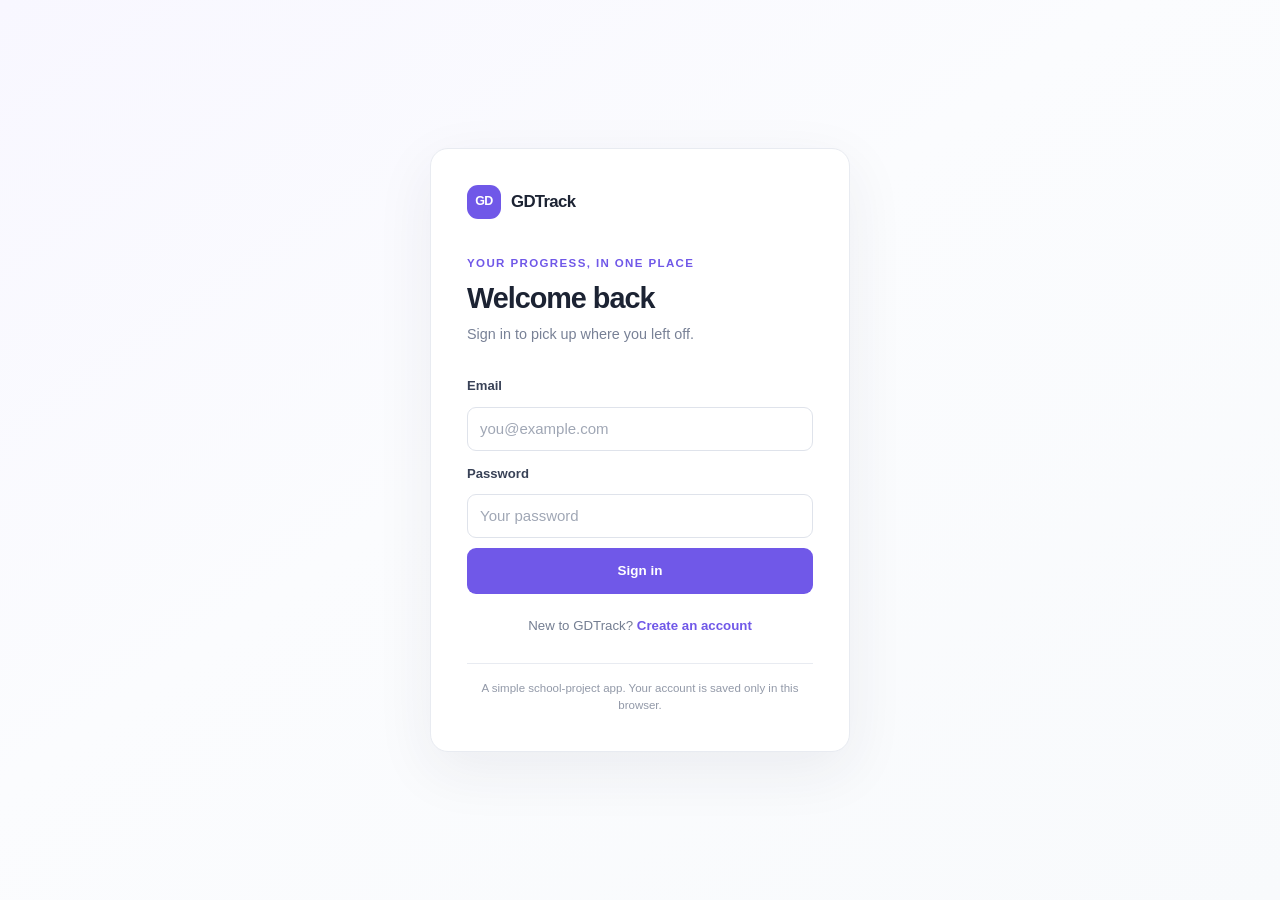
==== account.html @ 70aa6334 "gdgdgdgdgd" ====
<!doctype html>
<html lang="en">
  <head>
    <meta charset="utf-8">
    <meta name="viewport" content="width=device-width, initial-scale=1">
    <meta name="theme-color" content="#ffffff">
    <title>Account · GDTrack</title>
    <link rel="stylesheet" href="css/style.css">
    <script type="module" src="js/account.js"></script>
  </head>
  <body data-page="account">
    <header class="topbar">
      <a class="brand" href="tracker.html">
        <span class="brand-mark" aria-hidden="true">GD</span>
        <span>GDTrack</span>
      </a>
      <nav class="main-nav" aria-label="Main navigation">
        <a data-nav-page="tracker" href="tracker.html">Tracker</a>
        <a data-nav-page="account" href="account.html">Account</a>
      </nav>
      <div class="user-menu">
        <span class="user-greeting">Hi, <strong data-current-username></strong></span>
        <button class="button button--quiet button--small" type="button" data-signout>Sign out</button>
      </div>
    </header>

    <main class="page-shell page-shell--narrow">
      <section class="page-heading">
        <div>
          <p class="eyebrow">PROFILE & PREFERENCES</p>
          <h1>Account</h1>
          <p class="muted">Manage the details for your GDTrack profile.</p>
        </div>
      </section>

      <section class="panel account-panel">
        <div class="section-heading">
          <div>
            <h2>Profile details</h2>
            <p class="muted">Your email is used to sign in and cannot be changed here.</p>
          </div>
        </div>
        <form class="form-stack account-form" data-profile-form>
          <label for="account-username">Username</label>
          <input id="account-username" name="username" type="text" minlength="2" maxlength="24" required>
          <label for="account-email">Email</label>
          <input id="account-email" name="email" type="email" readonly>
          <p class="message" data-profile-message role="status" hidden></p>
          <button class="button button--primary" type="submit">Save username</button>
        </form>
      </section>

      <section class="panel account-panel">
        <div class="section-heading">
          <div>
            <h2>Change password</h2>
            <p class="muted">Choose a new password for this local demo account.</p>
          </div>
        </div>
        <form class="form-stack account-form" data-password-form>
          <label for="account-password">New password</label>
          <input id="account-password" name="password" type="password" autocomplete="new-password" minlength="4" placeholder="At least 4 characters" required>
          <p class="message" data-password-message role="status" hidden></p>
          <button class="button button--primary" type="submit">Update password</button>
        </form>
      </section>

      <aside class="notice">
        <span aria-hidden="true">ⓘ</span>
        <p>This school-project demo stores account details, including passwords, in your browser’s local storage. Do not use a real or reused password.</p>
      </aside>
    </main>
    <footer class="site-footer">GDTrack data stays in this browser.</footer>
  </body>
</html>
---- css/style.css ----
:root {
  color-scheme: light;
  --ink: #1c2333;
  --muted: #788196;
  --line: #e8ebf1;
  --soft: #f7f8fb;
  --white: #fff;
  --accent: #7058e8;
  --accent-dark: #5b43d2;
  --accent-soft: #f0edff;
  --green: #2b9b70;
  --red: #c14949;
  font-family: "Segoe UI", sans-serif;
  font-synthesis: none;
  text-rendering: optimizeLegibility;
}

* { box-sizing: border-box; }

body {
  min-width: 320px;
  margin: 0;
  color: var(--ink);
  background: #fbfcfe;
  font-size: 15px;
  line-height: 1.55;
}

button, input { font: inherit; }
button, a { -webkit-tap-highlight-color: transparent; }
a { color: var(--accent); text-decoration: none; }
a:hover { color: var(--accent-dark); }
h1, h2, h3, p { margin-top: 0; }
h1, h2, h3 { font-family: "Segoe UI", sans-serif; letter-spacing: -0.035em; }
h1 { margin-bottom: 8px; font-size: clamp(2rem, 5vw, 2.5rem); line-height: 1.2; }
h2 { margin-bottom: 5px; font-size: 1.2rem; }
h3 { margin-bottom: 5px; font-size: 1rem; }
.muted { margin-bottom: 0; color: var(--muted); }
.eyebrow { margin-bottom: 8px; color: var(--accent); font-size: .72rem; font-weight: 700; letter-spacing: .12em; }

.brand { display: inline-flex; align-items: center; gap: 10px; color: var(--ink); font-family: "Segoe UI", sans-serif; font-size: 1.05rem; font-weight: 800; letter-spacing: -.04em; }
.brand:hover { color: var(--ink); }
.brand-mark { display: grid; width: 34px; height: 34px; place-items: center; border-radius: 11px; background: var(--accent); color: var(--white); font-size: .78rem; letter-spacing: -.04em; }
.brand--auth { margin-bottom: 36px; }

.topbar { position: sticky; z-index: 3; top: 0; display: flex; min-height: 72px; align-items: center; justify-content: space-between; gap: 24px; padding: 0 max(28px, calc((100% - 1120px) / 2)); border-bottom: 1px solid var(--line); background: rgba(255,255,255,.94); backdrop-filter: blur(12px); }
.main-nav { display: flex; height: 72px; align-items: stretch; gap: 28px; }
.main-nav a { position: relative; display: inline-flex; align-items: center; color: #788196; font-size: .9rem; font-weight: 600; }
.main-nav a:hover, .main-nav a[aria-current="page"] { color: var(--accent); }
.main-nav a[aria-current="page"]::after { position: absolute; right: 0; bottom: -1px; left: 0; height: 2px; background: var(--accent); content: ""; }
.user-menu { display: flex; align-items: center; gap: 14px; }
.user-greeting { color: var(--muted); font-size: .85rem; }
.user-greeting strong { color: var(--ink); }

.page-shell { width: min(100% - 48px, 900px); margin: 48px auto 80px; }
.page-shell--narrow { max-width: 700px; }
.page-heading { display: flex; align-items: flex-end; justify-content: space-between; margin-bottom: 28px; }
.stats-grid { display: grid; grid-template-columns: repeat(3, 1fr); gap: 16px; margin-bottom: 20px; }
.stat-card { display: grid; gap: 10px; padding: 20px 22px; border: 1px solid var(--line); border-radius: 14px; background: var(--white); }
.stat-label { color: var(--muted); font-size: .83rem; font-weight: 500; }
.stat-card strong { font-family: "Segoe UI", sans-serif; font-size: 1.65rem; letter-spacing: -.05em; }

.panel { margin-bottom: 20px; padding: 24px; border: 1px solid var(--line); border-radius: 16px; background: var(--white); box-shadow: 0 4px 16px rgba(34, 43, 69, .025); }
.section-heading { display: flex; align-items: center; justify-content: space-between; gap: 12px; margin-bottom: 18px; }
.section-heading p { font-size: .88rem; }
.source-badge, .count-badge { flex: 0 0 auto; padding: 5px 9px; border-radius: 20px; background: var(--soft); color: #737d92; font-size: .72rem; font-weight: 700; }
.source-badge { background: var(--accent-soft); color: var(--accent); }
.search-box { display: flex; height: 50px; align-items: center; gap: 11px; padding: 0 14px; border: 1px solid #dfe3eb; border-radius: 10px; color: #8992a4; }
.search-box:focus-within { border-color: var(--accent); box-shadow: 0 0 0 3px rgba(112, 88, 232, .1); }
.search-box > span:first-child { font-size: 1.5rem; line-height: 1; }
.search-box input { width: 100%; min-width: 0; border: 0; outline: 0; color: var(--ink); background: transparent; }
.search-box input::placeholder { color: #9aa2b1; }
.search-shortcut { flex: 0 0 auto; font-size: .7rem; }
.inline-status { min-height: 20px; margin: 10px 0 0; color: var(--muted); font-size: .8rem; }
.level-results { display: grid; gap: 8px; margin-top: 10px; }
.level-row { display: flex; min-width: 0; align-items: center; gap: 14px; padding: 12px; border: 1px solid var(--line); border-radius: 11px; background: var(--white); }
.level-position { display: grid; width: 38px; height: 38px; flex: 0 0 auto; place-items: center; border-radius: 10px; background: var(--soft); color: #657087; font-size: .77rem; font-weight: 700; }
.level-copy { min-width: 0; flex: 1; }
.level-copy strong { display: block; overflow: hidden; color: var(--ink); font-size: .91rem; text-overflow: ellipsis; white-space: nowrap; }
.level-copy span { display: block; overflow: hidden; margin-top: 2px; color: var(--muted); font-size: .76rem; text-overflow: ellipsis; white-space: nowrap; }
.button { display: inline-flex; min-height: 40px; align-items: center; justify-content: center; gap: 8px; padding: 0 15px; border: 1px solid transparent; border-radius: 9px; cursor: pointer; font-size: .84rem; font-weight: 700; transition: background .15s, border-color .15s, transform .15s; }
.button:active { transform: translateY(1px); }
.button--primary { background: var(--accent); color: var(--white); }
.button--primary:hover { background: var(--accent-dark); color: var(--white); }
.button--quiet { border-color: var(--line); background: var(--white); color: #667087; }
.button--quiet:hover { border-color: #d1d6e0; background: var(--soft); color: var(--ink); }
.button--small { min-height: 34px; padding: 0 11px; font-size: .78rem; }
.button--full { width: 100%; min-height: 46px; }
.button:disabled { cursor: default; opacity: .55; }

.tracker-panel { min-height: 230px; }
.empty-state { padding: 35px 20px 30px; text-align: center; }
.empty-state p { max-width: 380px; margin: 0 auto; color: var(--muted); font-size: .86rem; }
.empty-icon { display: grid; width: 46px; height: 46px; place-items: center; margin: 0 auto 15px; border-radius: 15px; background: var(--accent-soft); color: var(--accent); font-size: 1.45rem; }
.tracked-list { display: grid; gap: 10px; }
.tracked-row { display: flex; align-items: center; gap: 14px; padding: 14px; border: 1px solid var(--line); border-radius: 12px; }
.tracked-main { min-width: 0; flex: 1; }
.tracked-title { display: flex; align-items: baseline; gap: 8px; }
.tracked-title strong { overflow: hidden; text-overflow: ellipsis; white-space: nowrap; }
.tracked-title span { flex: 0 0 auto; color: var(--muted); font-size: .75rem; }
.level-thumbnail { position: relative; display: grid; flex: 0 0 auto; place-items: center; overflow: hidden; border-radius: 11px; background: linear-gradient(145deg, #eeeaff, #e1dcff); color: var(--accent); font-family: "Segoe UI", sans-serif; font-size: .83rem; font-weight: 800; }
.level-thumbnail--tracked { width: 72px; height: 72px; }
.level-thumbnail--search { width: 48px; height: 48px; border-radius: 9px; }
.level-thumbnail--dialog { width: 74px; height: 74px; border-radius: 12px; }
.level-thumbnail img { position: absolute; inset: 0; width: 100%; height: 100%; object-fit: cover; }
.level-facts { display: flex; flex-wrap: wrap; gap: 3px 12px; margin-top: 3px; color: var(--muted); font-size: .72rem; }
.level-facts span { overflow: hidden; max-width: 100%; text-overflow: ellipsis; white-space: nowrap; }
.progress-track { height: 6px; overflow: hidden; margin-top: 9px; border-radius: 6px; background: #eef0f5; }
.progress-fill { height: 100%; border-radius: inherit; background: var(--accent); }
.progress-fill--complete { background: var(--green); }
.tracked-meta { display: flex; justify-content: space-between; gap: 10px; margin-top: 5px; color: var(--muted); font-size: .72rem; }
.tracked-actions { display: flex; flex: 0 0 auto; align-items: center; gap: 6px; }
.icon-button { display: grid; width: 34px; height: 34px; place-items: center; border: 1px solid var(--line); border-radius: 9px; background: var(--white); color: #768095; cursor: pointer; font-size: 1.1rem; }
.icon-button:hover { border-color: #d7d0ff; color: var(--accent); }
.icon-button--danger:hover { border-color: #f2d5d5; color: var(--red); }

.auth-page { display: grid; min-height: 100vh; place-items: center; padding: 28px 18px; background: linear-gradient(145deg, #f8f7ff, #fbfcfe 44%, #f8fafc); }
.auth-card { width: min(100%, 420px); padding: 36px; border: 1px solid var(--line); border-radius: 18px; background: var(--white); box-shadow: 0 18px 60px rgba(40, 45, 70, .07); }
.auth-card h1 { font-size: 1.8rem; }
.auth-card > .muted { margin-bottom: 28px; font-size: .9rem; }
.form-stack { display: grid; gap: 10px; }
.form-stack label { margin-top: 3px; color: #394257; font-size: .82rem; font-weight: 600; }
.form-stack input { width: 100%; min-height: 44px; padding: 0 12px; border: 1px solid #dfe3eb; border-radius: 9px; outline: 0; background: var(--white); color: var(--ink); }
.form-stack input:focus { border-color: var(--accent); box-shadow: 0 0 0 3px rgba(112, 88, 232, .1); }
.form-stack input::placeholder { color: #a0a7b5; }
.auth-switch { margin: 22px 0 0; text-align: center; color: #747e92; font-size: .83rem; }
.auth-switch a { font-weight: 700; }
.local-note { margin: 26px 0 0; padding-top: 16px; border-top: 1px solid var(--line); color: #9299a8; font-size: .72rem; text-align: center; }
.message { margin: 2px 0; font-size: .82rem; }
.message--error { color: var(--red); }
.message--success { color: var(--green); }
.message[hidden] { display: none; }

.page-shell--narrow .page-heading { margin-bottom: 25px; }
.account-panel { padding: 25px; }
.account-form { max-width: 440px; }
.account-form input[readonly] { background: var(--soft); color: #7d8698; }
.account-form .button { justify-self: start; margin-top: 5px; }
.notice { display: flex; gap: 12px; align-items: flex-start; margin: 24px 0; padding: 15px 16px; border: 1px solid #eee8d7; border-radius: 11px; background: #fffcf4; color: #8d7b50; }
.notice > span { flex: 0 0 auto; }
.notice p { margin: 0; font-size: .8rem; }
.site-footer { padding: 0 20px 28px; color: #959cac; font-size: .76rem; text-align: center; }
.site-footer a { color: #6f7890; text-decoration: underline; text-underline-offset: 2px; }

.progress-dialog { width: min(calc(100% - 32px), 440px); padding: 26px; border: 1px solid var(--line); border-radius: 16px; color: var(--ink); box-shadow: 0 20px 70px rgba(24, 30, 50, .18); }
.progress-dialog::backdrop { background: rgba(26, 31, 48, .35); backdrop-filter: blur(2px); }
.dialog-heading { display: flex; justify-content: space-between; gap: 15px; margin-bottom: 10px; }
.dialog-heading h2 { margin-bottom: 3px; }
.dialog-heading .muted { font-size: .83rem; }
.dialog-level-info { display: flex; align-items: center; gap: 13px; padding: 12px; border: 1px solid var(--line); border-radius: 11px; background: var(--soft); }
.dialog-level-facts { display: grid; gap: 3px; color: #707a8e; font-size: .76rem; }
.dialog-level-error { color: var(--red); }
.input-suffix { position: relative; }
.input-suffix input { padding-right: 38px; }
.input-suffix > span { position: absolute; top: 50%; right: 13px; color: var(--muted); transform: translateY(-50%); }
.check-row { display: flex; align-items: center; gap: 11px; padding: 11px 0; cursor: pointer; }
.check-row input { width: 17px; height: 17px; accent-color: var(--accent); }
.check-row span { display: grid; gap: 1px; }
.check-row strong { color: var(--ink); font-size: .84rem; }
.check-row small { color: var(--muted); font-size: .75rem; font-weight: 400; }
.dialog-actions { display: flex; justify-content: flex-end; gap: 8px; margin-top: 8px; }

@media (max-width: 620px) {
  .topbar { min-height: 64px; flex-wrap: wrap; gap: 0 15px; padding: 0 18px; }
  .brand { font-size: .95rem; }
  .brand-mark { width: 31px; height: 31px; }
  .main-nav { order: 3; width: 100%; height: 44px; justify-content: center; gap: 46px; }
  .user-menu { margin-left: auto; gap: 8px; }
  .user-greeting { display: none; }
  .page-shell { width: min(100% - 32px, 900px); margin-top: 32px; }
  .stats-grid { gap: 9px; }
  .stat-card { gap: 6px; padding: 14px 12px; }
  .stat-label { font-size: .7rem; }
  .stat-card strong { font-size: 1.35rem; }
  .panel { padding: 18px; }
  .section-heading { align-items: flex-start; }
  .section-heading p { font-size: .8rem; }
  .tracked-row { gap: 9px; padding: 10px; }
  .level-thumbnail--tracked { width: 54px; height: 54px; }
  .level-facts { gap: 2px 8px; font-size: .68rem; }
  .tracked-actions { gap: 4px; }
  .tracked-actions .button { padding: 0 9px; font-size: .75rem; }
  .tracked-title { flex-wrap: wrap; gap: 2px 7px; }
  .auth-card { padding: 27px 22px; }
}

@media (prefers-reduced-motion: reduce) {
  *, *::before, *::after { scroll-behavior: auto !important; transition-duration: .01ms !important; }
}
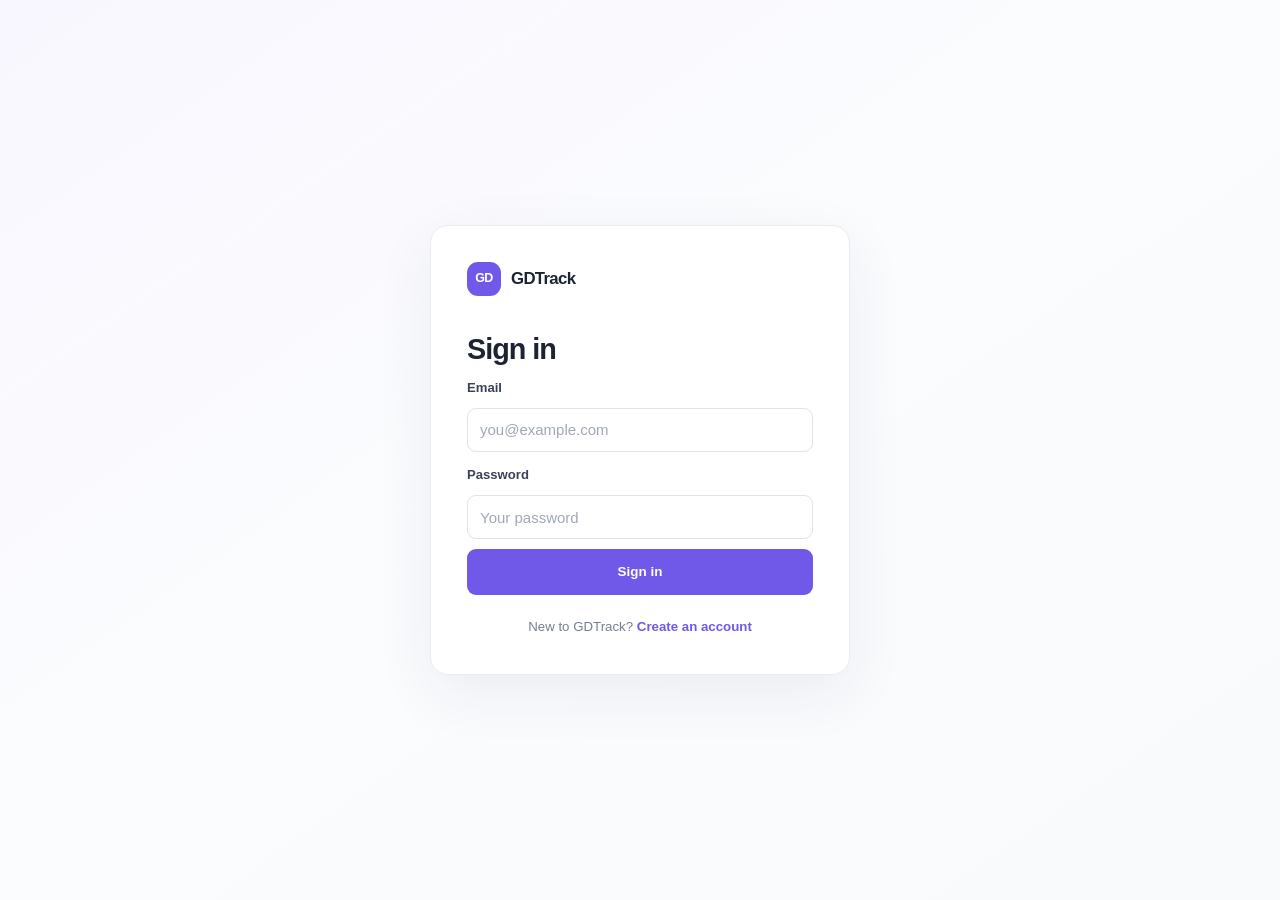
==== commit bf029f88: "uwu owo" ====
--- a/account.html
+++ b/account.html
@@ -16,6 +16,7 @@
       </a>
       <nav class="main-nav" aria-label="Main navigation">
         <a data-nav-page="tracker" href="tracker.html">Tracker</a>
+        <a data-nav-page="list" href="list.html">List</a>
         <a data-nav-page="account" href="account.html">Account</a>
       </nav>
       <div class="user-menu">
@@ -27,9 +28,7 @@
     <main class="page-shell page-shell--narrow">
       <section class="page-heading">
         <div>
-          <p class="eyebrow">PROFILE & PREFERENCES</p>
           <h1>Account</h1>
-          <p class="muted">Manage the details for your GDTrack profile.</p>
         </div>
       </section>
 
@@ -37,7 +36,6 @@
         <div class="section-heading">
           <div>
             <h2>Profile details</h2>
-            <p class="muted">Your email is used to sign in and cannot be changed here.</p>
           </div>
         </div>
         <form class="form-stack account-form" data-profile-form>
@@ -54,7 +52,6 @@
         <div class="section-heading">
           <div>
             <h2>Change password</h2>
-            <p class="muted">Choose a new password for this local demo account.</p>
           </div>
         </div>
         <form class="form-stack account-form" data-password-form>
@@ -67,9 +64,8 @@
 
       <aside class="notice">
         <span aria-hidden="true">ⓘ</span>
-        <p>This school-project demo stores account details, including passwords, in your browser’s local storage. Do not use a real or reused password.</p>
+        <p>Passwords are saved in this browser. Don’t use a password you use elsewhere.</p>
       </aside>
     </main>
-    <footer class="site-footer">GDTrack data stays in this browser.</footer>
   </body>
 </html>
--- a/css/style.css
+++ b/css/style.css
@@ -11,8 +11,6 @@
   --green: #2b9b70;
   --red: #c14949;
   font-family: "Segoe UI", sans-serif;
-  font-synthesis: none;
-  text-rendering: optimizeLegibility;
 }
 
 * { box-sizing: border-box; }
@@ -27,7 +25,6 @@
 }
 
 button, input { font: inherit; }
-button, a { -webkit-tap-highlight-color: transparent; }
 a { color: var(--accent); text-decoration: none; }
 a:hover { color: var(--accent-dark); }
 h1, h2, h3, p { margin-top: 0; }
@@ -36,14 +33,12 @@
 h2 { margin-bottom: 5px; font-size: 1.2rem; }
 h3 { margin-bottom: 5px; font-size: 1rem; }
 .muted { margin-bottom: 0; color: var(--muted); }
-.eyebrow { margin-bottom: 8px; color: var(--accent); font-size: .72rem; font-weight: 700; letter-spacing: .12em; }
-
 .brand { display: inline-flex; align-items: center; gap: 10px; color: var(--ink); font-family: "Segoe UI", sans-serif; font-size: 1.05rem; font-weight: 800; letter-spacing: -.04em; }
 .brand:hover { color: var(--ink); }
 .brand-mark { display: grid; width: 34px; height: 34px; place-items: center; border-radius: 11px; background: var(--accent); color: var(--white); font-size: .78rem; letter-spacing: -.04em; }
 .brand--auth { margin-bottom: 36px; }
 
-.topbar { position: sticky; z-index: 3; top: 0; display: flex; min-height: 72px; align-items: center; justify-content: space-between; gap: 24px; padding: 0 max(28px, calc((100% - 1120px) / 2)); border-bottom: 1px solid var(--line); background: rgba(255,255,255,.94); backdrop-filter: blur(12px); }
+.topbar { position: sticky; z-index: 3; top: 0; display: flex; min-height: 72px; align-items: center; justify-content: space-between; gap: 24px; padding: 0 28px; border-bottom: 1px solid var(--line); background: var(--white); }
 .main-nav { display: flex; height: 72px; align-items: stretch; gap: 28px; }
 .main-nav a { position: relative; display: inline-flex; align-items: center; color: #788196; font-size: .9rem; font-weight: 600; }
 .main-nav a:hover, .main-nav a[aria-current="page"] { color: var(--accent); }
@@ -64,13 +59,11 @@
 .section-heading { display: flex; align-items: center; justify-content: space-between; gap: 12px; margin-bottom: 18px; }
 .section-heading p { font-size: .88rem; }
 .source-badge, .count-badge { flex: 0 0 auto; padding: 5px 9px; border-radius: 20px; background: var(--soft); color: #737d92; font-size: .72rem; font-weight: 700; }
-.source-badge { background: var(--accent-soft); color: var(--accent); }
 .search-box { display: flex; height: 50px; align-items: center; gap: 11px; padding: 0 14px; border: 1px solid #dfe3eb; border-radius: 10px; color: #8992a4; }
 .search-box:focus-within { border-color: var(--accent); box-shadow: 0 0 0 3px rgba(112, 88, 232, .1); }
 .search-box > span:first-child { font-size: 1.5rem; line-height: 1; }
 .search-box input { width: 100%; min-width: 0; border: 0; outline: 0; color: var(--ink); background: transparent; }
 .search-box input::placeholder { color: #9aa2b1; }
-.search-shortcut { flex: 0 0 auto; font-size: .7rem; }
 .inline-status { min-height: 20px; margin: 10px 0 0; color: var(--muted); font-size: .8rem; }
 .level-results { display: grid; gap: 8px; margin-top: 10px; }
 .level-row { display: flex; min-width: 0; align-items: center; gap: 14px; padding: 12px; border: 1px solid var(--line); border-radius: 11px; background: var(--white); }
@@ -93,16 +86,19 @@
 .empty-state p { max-width: 380px; margin: 0 auto; color: var(--muted); font-size: .86rem; }
 .empty-icon { display: grid; width: 46px; height: 46px; place-items: center; margin: 0 auto 15px; border-radius: 15px; background: var(--accent-soft); color: var(--accent); font-size: 1.45rem; }
 .tracked-list { display: grid; gap: 10px; }
-.tracked-row { display: flex; align-items: center; gap: 14px; padding: 14px; border: 1px solid var(--line); border-radius: 12px; }
+.tracked-row { display: flex; align-items: center; gap: 18px; padding: 18px; border: 1px solid var(--line); border-radius: 14px; background: var(--white); }
 .tracked-main { min-width: 0; flex: 1; }
 .tracked-title { display: flex; align-items: baseline; gap: 8px; }
 .tracked-title strong { overflow: hidden; text-overflow: ellipsis; white-space: nowrap; }
 .tracked-title span { flex: 0 0 auto; color: var(--muted); font-size: .75rem; }
-.level-thumbnail { position: relative; display: grid; flex: 0 0 auto; place-items: center; overflow: hidden; border-radius: 11px; background: linear-gradient(145deg, #eeeaff, #e1dcff); color: var(--accent); font-family: "Segoe UI", sans-serif; font-size: .83rem; font-weight: 800; }
-.level-thumbnail--tracked { width: 72px; height: 72px; }
-.level-thumbnail--search { width: 48px; height: 48px; border-radius: 9px; }
-.level-thumbnail--dialog { width: 74px; height: 74px; border-radius: 12px; }
-.level-thumbnail img { position: absolute; inset: 0; width: 100%; height: 100%; object-fit: cover; }
+.level-thumbnail { position: relative; display: grid; aspect-ratio: 16 / 9; flex: 0 0 auto; place-items: center; overflow: hidden; color: var(--muted); font-size: .8rem; }
+.level-thumbnail--tracked { width: 190px; }
+.level-thumbnail--search { width: 120px; }
+.level-thumbnail--dialog { width: 120px; }
+.level-thumbnail--list { width: 170px; }
+.level-thumbnail img { position: absolute; inset: 0; width: 100%; height: 100%; object-fit: fill; }
+.level-thumbnail > span:not(.top-level-rank) { position: relative; }
+.top-level-rank { position: absolute; z-index: 1; top: 7px; left: 7px; padding: 3px 8px; border-radius: 7px; background: rgba(25, 28, 38, .82); color: var(--white); font-size: .75rem; }
 .level-facts { display: flex; flex-wrap: wrap; gap: 3px 12px; margin-top: 3px; color: var(--muted); font-size: .72rem; }
 .level-facts span { overflow: hidden; max-width: 100%; text-overflow: ellipsis; white-space: nowrap; }
 .progress-track { height: 6px; overflow: hidden; margin-top: 9px; border-radius: 6px; background: #eef0f5; }
@@ -110,6 +106,15 @@
 .progress-fill--complete { background: var(--green); }
 .tracked-meta { display: flex; justify-content: space-between; gap: 10px; margin-top: 5px; color: var(--muted); font-size: .72rem; }
 .tracked-actions { display: flex; flex: 0 0 auto; align-items: center; gap: 6px; }
+.list-shell { max-width: 1000px; }
+.list-panel { padding: 24px; }
+.list-search { margin-bottom: 16px; }
+.top-level-list { display: grid; gap: 12px; }
+.top-level-card { display: flex; min-width: 0; align-items: center; gap: 18px; padding: 14px; border: 1px solid var(--line); border-radius: 14px; background: var(--white); }
+.top-level-content { min-width: 0; flex: 1; }
+.top-level-name { overflow: hidden; margin: 0; text-overflow: ellipsis; white-space: nowrap; }
+.top-level-id { margin: 3px 0 0; color: var(--muted); font-size: .78rem; }
+.top-level-card .level-facts { min-height: 18px; }
 .icon-button { display: grid; width: 34px; height: 34px; place-items: center; border: 1px solid var(--line); border-radius: 9px; background: var(--white); color: #768095; cursor: pointer; font-size: 1.1rem; }
 .icon-button:hover { border-color: #d7d0ff; color: var(--accent); }
 .icon-button--danger:hover { border-color: #f2d5d5; color: var(--red); }
@@ -117,7 +122,6 @@
 .auth-page { display: grid; min-height: 100vh; place-items: center; padding: 28px 18px; background: linear-gradient(145deg, #f8f7ff, #fbfcfe 44%, #f8fafc); }
 .auth-card { width: min(100%, 420px); padding: 36px; border: 1px solid var(--line); border-radius: 18px; background: var(--white); box-shadow: 0 18px 60px rgba(40, 45, 70, .07); }
 .auth-card h1 { font-size: 1.8rem; }
-.auth-card > .muted { margin-bottom: 28px; font-size: .9rem; }
 .form-stack { display: grid; gap: 10px; }
 .form-stack label { margin-top: 3px; color: #394257; font-size: .82rem; font-weight: 600; }
 .form-stack input { width: 100%; min-height: 44px; padding: 0 12px; border: 1px solid #dfe3eb; border-radius: 9px; outline: 0; background: var(--white); color: var(--ink); }
@@ -125,7 +129,6 @@
 .form-stack input::placeholder { color: #a0a7b5; }
 .auth-switch { margin: 22px 0 0; text-align: center; color: #747e92; font-size: .83rem; }
 .auth-switch a { font-weight: 700; }
-.local-note { margin: 26px 0 0; padding-top: 16px; border-top: 1px solid var(--line); color: #9299a8; font-size: .72rem; text-align: center; }
 .message { margin: 2px 0; font-size: .82rem; }
 .message--error { color: var(--red); }
 .message--success { color: var(--green); }
@@ -139,9 +142,6 @@
 .notice { display: flex; gap: 12px; align-items: flex-start; margin: 24px 0; padding: 15px 16px; border: 1px solid #eee8d7; border-radius: 11px; background: #fffcf4; color: #8d7b50; }
 .notice > span { flex: 0 0 auto; }
 .notice p { margin: 0; font-size: .8rem; }
-.site-footer { padding: 0 20px 28px; color: #959cac; font-size: .76rem; text-align: center; }
-.site-footer a { color: #6f7890; text-decoration: underline; text-underline-offset: 2px; }
-
 .progress-dialog { width: min(calc(100% - 32px), 440px); padding: 26px; border: 1px solid var(--line); border-radius: 16px; color: var(--ink); box-shadow: 0 20px 70px rgba(24, 30, 50, .18); }
 .progress-dialog::backdrop { background: rgba(26, 31, 48, .35); backdrop-filter: blur(2px); }
 .dialog-heading { display: flex; justify-content: space-between; gap: 15px; margin-bottom: 10px; }
@@ -164,7 +164,7 @@
   .topbar { min-height: 64px; flex-wrap: wrap; gap: 0 15px; padding: 0 18px; }
   .brand { font-size: .95rem; }
   .brand-mark { width: 31px; height: 31px; }
-  .main-nav { order: 3; width: 100%; height: 44px; justify-content: center; gap: 46px; }
+  .main-nav { order: 3; width: 100%; height: 44px; justify-content: center; gap: 38px; }
   .user-menu { margin-left: auto; gap: 8px; }
   .user-greeting { display: none; }
   .page-shell { width: min(100% - 32px, 900px); margin-top: 32px; }
@@ -175,15 +175,20 @@
   .panel { padding: 18px; }
   .section-heading { align-items: flex-start; }
   .section-heading p { font-size: .8rem; }
-  .tracked-row { gap: 9px; padding: 10px; }
-  .level-thumbnail--tracked { width: 54px; height: 54px; }
+  .tracked-row { display: grid; grid-template-columns: minmax(0, 1fr) auto; gap: 10px 12px; padding: 13px; }
+  .level-thumbnail--tracked { grid-column: 1 / -1; width: 100%; }
+  .tracked-main { grid-column: 1; }
+  .tracked-actions { grid-column: 2; align-self: center; }
+  .level-thumbnail--search { width: 100px; }
+  .level-thumbnail--dialog { width: 110px; }
+  .level-thumbnail--list { width: 130px; }
   .level-facts { gap: 2px 8px; font-size: .68rem; }
   .tracked-actions { gap: 4px; }
   .tracked-actions .button { padding: 0 9px; font-size: .75rem; }
   .tracked-title { flex-wrap: wrap; gap: 2px 7px; }
+  .top-level-card { align-items: flex-start; gap: 11px; padding: 10px; }
+  .top-level-card .button { align-self: center; padding: 0 9px; font-size: .72rem; }
+  .top-level-card .level-facts { display: grid; gap: 2px; }
+  .list-panel { padding: 16px; }
   .auth-card { padding: 27px 22px; }
 }
-
-@media (prefers-reduced-motion: reduce) {
-  *, *::before, *::after { scroll-behavior: auto !important; transition-duration: .01ms !important; }
-}
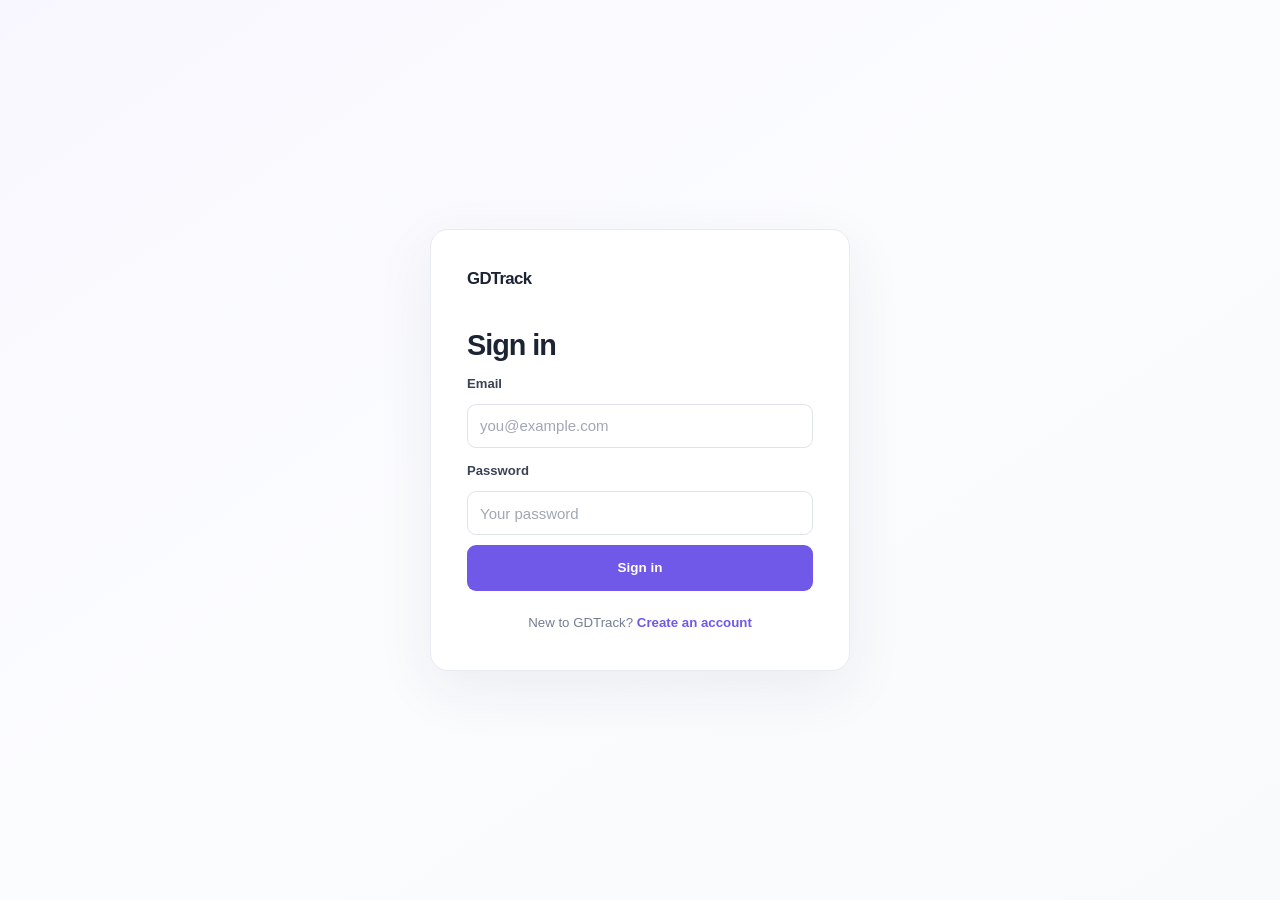
==== commit 4babcc02: "uwu owo meow 1" ====
--- a/account.html
+++ b/account.html
@@ -11,7 +11,6 @@
   <body data-page="account">
     <header class="topbar">
       <a class="brand" href="tracker.html">
-        <span class="brand-mark" aria-hidden="true">GD</span>
         <span>GDTrack</span>
       </a>
       <nav class="main-nav" aria-label="Main navigation">
@@ -35,7 +34,7 @@
       <section class="panel account-panel">
         <div class="section-heading">
           <div>
-            <h2>Profile details</h2>
+            <h2>Account Details</h2>
           </div>
         </div>
         <form class="form-stack account-form" data-profile-form>
@@ -43,6 +42,8 @@
           <input id="account-username" name="username" type="text" minlength="2" maxlength="24" required>
           <label for="account-email">Email</label>
           <input id="account-email" name="email" type="email" readonly>
+          <label for="profile-current-password">Current password</label>
+          <input id="profile-current-password" name="currentPassword" type="password" autocomplete="current-password" required>
           <p class="message" data-profile-message role="status" hidden></p>
           <button class="button button--primary" type="submit">Save username</button>
         </form>
@@ -55,17 +56,14 @@
           </div>
         </div>
         <form class="form-stack account-form" data-password-form>
+          <label for="password-current-password">Current password</label>
+          <input id="password-current-password" name="currentPassword" type="password" autocomplete="current-password" required>
           <label for="account-password">New password</label>
           <input id="account-password" name="password" type="password" autocomplete="new-password" minlength="4" placeholder="At least 4 characters" required>
           <p class="message" data-password-message role="status" hidden></p>
           <button class="button button--primary" type="submit">Update password</button>
         </form>
       </section>
-
-      <aside class="notice">
-        <span aria-hidden="true">ⓘ</span>
-        <p>Passwords are saved in this browser. Don’t use a password you use elsewhere.</p>
-      </aside>
     </main>
   </body>
 </html>
--- a/css/style.css
+++ b/css/style.css
@@ -35,7 +35,6 @@
 .muted { margin-bottom: 0; color: var(--muted); }
 .brand { display: inline-flex; align-items: center; gap: 10px; color: var(--ink); font-family: "Segoe UI", sans-serif; font-size: 1.05rem; font-weight: 800; letter-spacing: -.04em; }
 .brand:hover { color: var(--ink); }
-.brand-mark { display: grid; width: 34px; height: 34px; place-items: center; border-radius: 11px; background: var(--accent); color: var(--white); font-size: .78rem; letter-spacing: -.04em; }
 .brand--auth { margin-bottom: 36px; }
 
 .topbar { position: sticky; z-index: 3; top: 0; display: flex; min-height: 72px; align-items: center; justify-content: space-between; gap: 24px; padding: 0 28px; border-bottom: 1px solid var(--line); background: var(--white); }
@@ -54,6 +53,7 @@
 .stat-card { display: grid; gap: 10px; padding: 20px 22px; border: 1px solid var(--line); border-radius: 14px; background: var(--white); }
 .stat-label { color: var(--muted); font-size: .83rem; font-weight: 500; }
 .stat-card strong { font-family: "Segoe UI", sans-serif; font-size: 1.65rem; letter-spacing: -.05em; }
+.stat-card .stat-detail { overflow-wrap: anywhere; font-size: 1rem; letter-spacing: 0; }
 
 .panel { margin-bottom: 20px; padding: 24px; border: 1px solid var(--line); border-radius: 16px; background: var(--white); box-shadow: 0 4px 16px rgba(34, 43, 69, .025); }
 .section-heading { display: flex; align-items: center; justify-content: space-between; gap: 12px; margin-bottom: 18px; }
@@ -163,7 +163,6 @@
 @media (max-width: 620px) {
   .topbar { min-height: 64px; flex-wrap: wrap; gap: 0 15px; padding: 0 18px; }
   .brand { font-size: .95rem; }
-  .brand-mark { width: 31px; height: 31px; }
   .main-nav { order: 3; width: 100%; height: 44px; justify-content: center; gap: 38px; }
   .user-menu { margin-left: auto; gap: 8px; }
   .user-greeting { display: none; }
